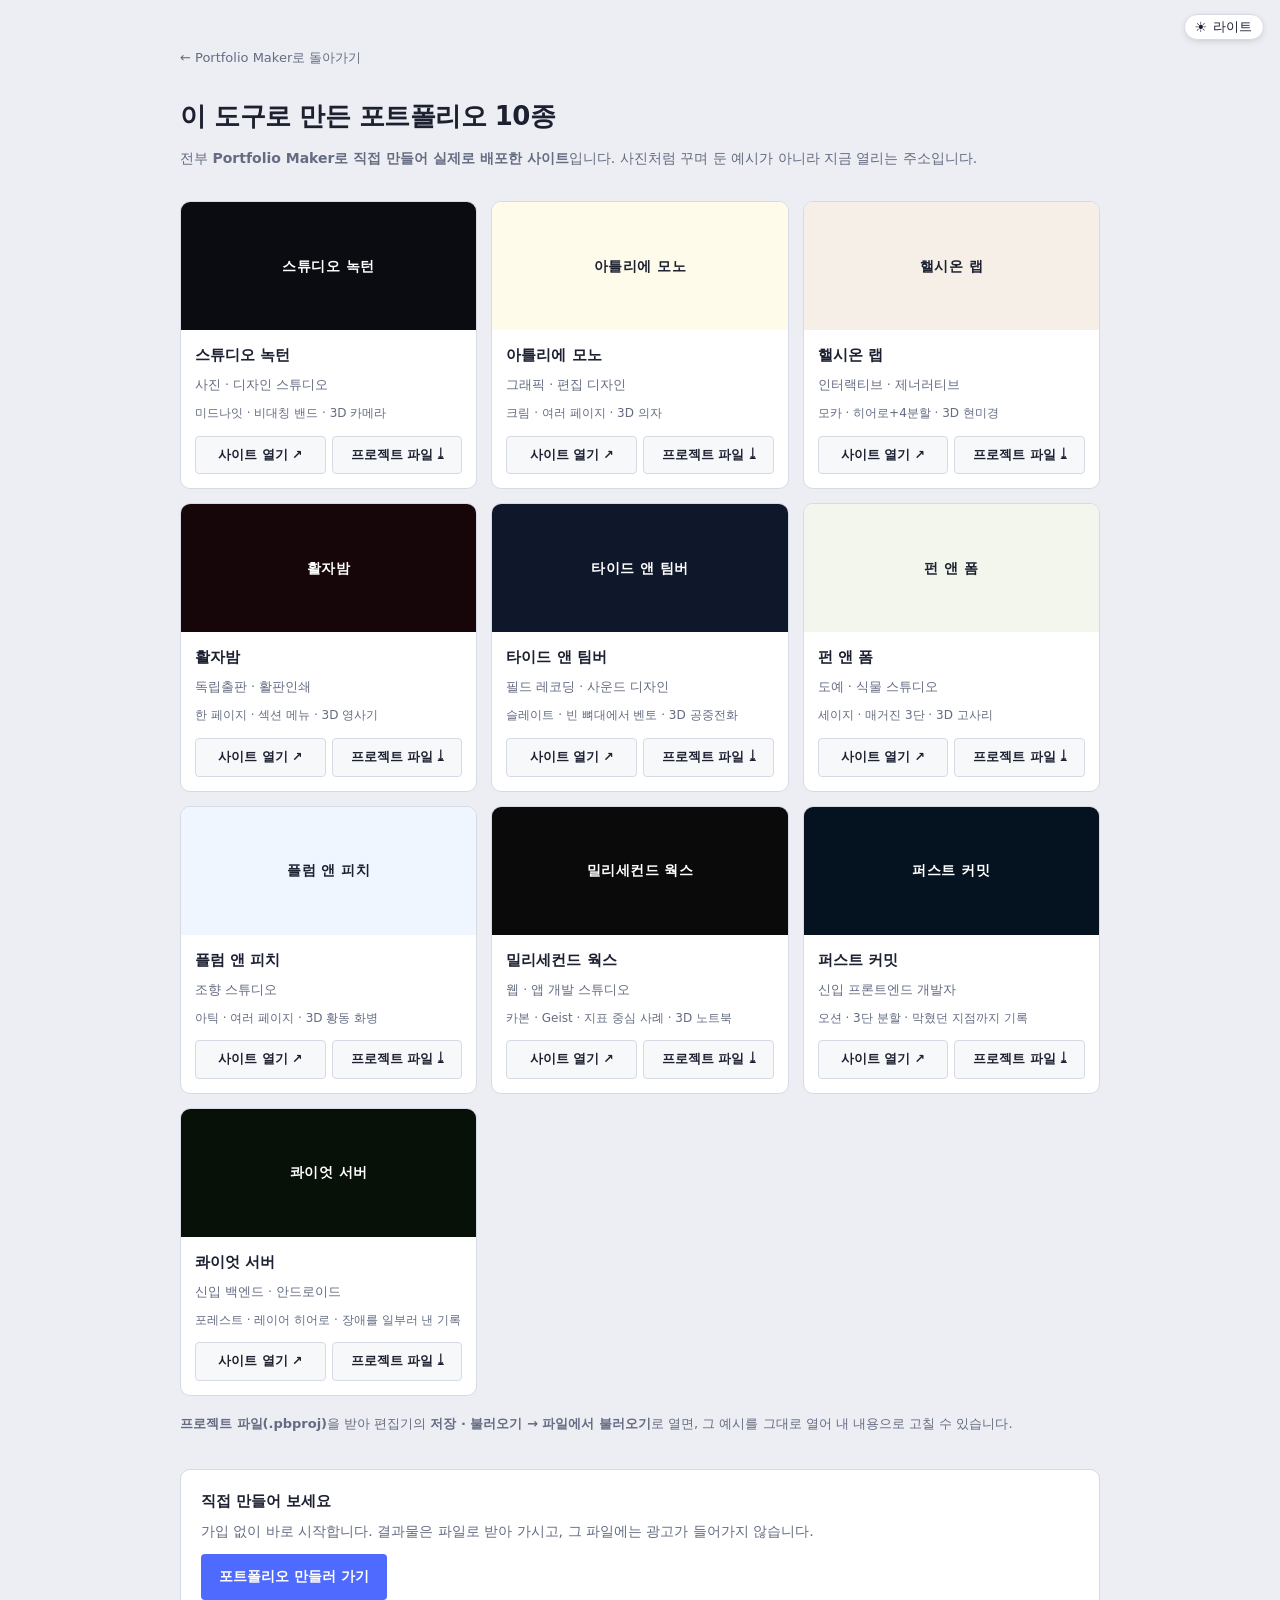
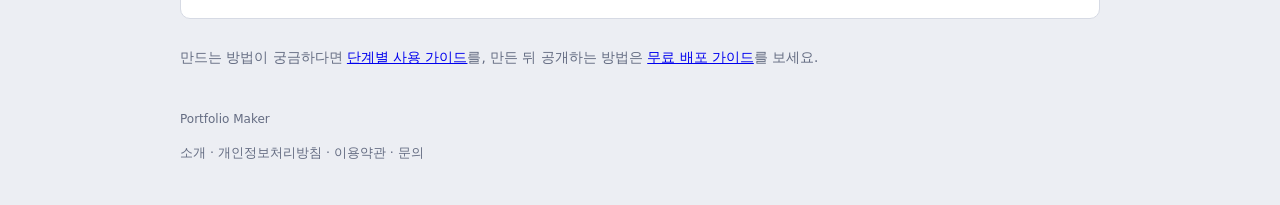
==== samples.html @ 49ba09f8 "deploy: 2026-08-07 18:07" ====
<!doctype html>
<html lang="ko">
<head>
  <meta charset="utf-8" />
  <meta name="viewport" content="width=device-width, initial-scale=1" />
  <title>예시 10종 — Portfolio Maker로 만든 포트폴리오 사이트</title>
  <meta name="description" content="Portfolio Maker로 실제로 만들어 배포한 포트폴리오 사이트 10종입니다. 사진 스튜디오부터 신입 개발자까지 직군별로 어떤 결과물이 나오는지 직접 열어 볼 수 있습니다." />
  <link rel="canonical" href="https://portfoliomaker.site/samples.html" />
  <meta property="og:type" content="website" />
  <meta property="og:url" content="https://portfoliomaker.site/samples.html" />
  <meta property="og:title" content="예시 10종 — Portfolio Maker로 만든 포트폴리오 사이트" />
  <meta property="og:description" content="이 도구로 실제로 만들어 배포한 결과물 10종. 직접 열어 볼 수 있습니다." />
  <link rel="stylesheet" href="./theme.css" />
  <script>
    (function () {
      try {
        var t = localStorage.getItem('pb:guide-theme');
        if (t === 'dark' || t === 'eye') document.documentElement.setAttribute('data-theme', t);
      } catch (e) {}
    })();
  </script>
  <style>
    * { box-sizing: border-box; margin: 0; }
    body {
      background: var(--bg); color: var(--text);
      font: 15px/1.8 'Pretendard', -apple-system, 'Segoe UI', 'Malgun Gothic', system-ui, sans-serif;
      word-break: keep-all; overflow-wrap: anywhere;
    }
    main { max-width: 960px; margin: 0 auto; padding: 44px 20px 40px; }
    .top { display: inline-block; margin-bottom: 24px; font-size: 13px; color: var(--muted); text-decoration: none; }
    .top:hover { text-decoration: underline; }
    h1 { font-size: 26px; letter-spacing: -0.5px; margin-bottom: 6px; }
    .lead { color: var(--muted); font-size: 14px; margin-bottom: 30px; }
    .grid { display: grid; grid-template-columns: repeat(auto-fill, minmax(280px, 1fr)); gap: 14px; }
    .card { display: flex; flex-direction: column; background: var(--panel-2); border: 1px solid var(--line); border-radius: 10px; overflow: hidden; }
    .card:hover { border-color: var(--accent); }
    .shot { height: 128px; display: grid; place-items: center; font-size: 14px; font-weight: 700; letter-spacing: 0.5px; }
    .body { padding: 12px 14px 14px; }
    .body h2 { font-size: 15px; margin: 0 0 2px; }
    .kind { font-size: 12.5px; color: var(--muted); }
    .tags { display: block; margin-top: 5px; font-size: 12px; color: var(--muted); }
    .acts { display: flex; gap: 6px; margin-top: 11px; }
    .acts a {
      flex: 1; padding: 7px 8px; text-align: center;
      font-size: 12.5px; font-weight: 600; text-decoration: none;
      background: var(--panel); color: var(--text);
      border: 1px solid var(--line); border-radius: var(--r, 4px);
    }
    .acts a:hover { border-color: var(--accent); }
    .cta { margin: 34px 0 0; padding: 18px 20px; background: var(--panel-2); border: 1px solid var(--line); border-radius: 10px; }
    .cta a { display: inline-block; margin-top: 10px; padding: 10px 18px; background: var(--accent); color: #fff; border-radius: var(--r, 4px); text-decoration: none; font-weight: 700; font-size: 14px; }
    footer { margin-top: 40px; font-size: 12px; color: var(--muted); }
  </style>
</head>
<body>
  <main>
    <a class="top" href="./">&larr; Portfolio Maker로 돌아가기</a>
    <h1>이 도구로 만든 포트폴리오 10종</h1>
    <p class="lead">전부 <b>Portfolio Maker로 직접 만들어 실제로 배포한 사이트</b>입니다. 사진처럼 꾸며 둔 예시가 아니라 지금 열리는 주소입니다.</p>

    <div class="grid">
      <article class="card">
        <div class="shot" style="background:#0b0b12;color:#fff">스튜디오 녹턴</div>
        <div class="body">
          <h2>스튜디오 녹턴</h2>
          <span class="kind">사진 · 디자인 스튜디오</span>
          <span class="tags">미드나잇 · 비대칭 밴드 · 3D 카메라</span>
          <div class="acts">
            <a href="https://portfoliomaker-samples.github.io/01-studio-nocturne/" target="_blank" rel="noopener">사이트 열기 ↗</a>
            <a href="https://portfoliomaker-samples.github.io/01-studio-nocturne/studio-nocturne.pbproj" download>프로젝트 파일 ⤓</a>
          </div>
        </div>
      </article>
      <article class="card">
        <div class="shot" style="background:#fffbeb;color:#1c2030">아틀리에 모노</div>
        <div class="body">
          <h2>아틀리에 모노</h2>
          <span class="kind">그래픽 · 편집 디자인</span>
          <span class="tags">크림 · 여러 페이지 · 3D 의자</span>
          <div class="acts">
            <a href="https://portfoliomaker-samples.github.io/02-atelier-mono/" target="_blank" rel="noopener">사이트 열기 ↗</a>
            <a href="https://portfoliomaker-samples.github.io/02-atelier-mono/atelier-mono.pbproj" download>프로젝트 파일 ⤓</a>
          </div>
        </div>
      </article>
      <article class="card">
        <div class="shot" style="background:#f5efe8;color:#1c2030">핼시온 랩</div>
        <div class="body">
          <h2>핼시온 랩</h2>
          <span class="kind">인터랙티브 · 제너러티브</span>
          <span class="tags">모카 · 히어로+4분할 · 3D 현미경</span>
          <div class="acts">
            <a href="https://portfoliomaker-samples.github.io/03-halcyon-lab/" target="_blank" rel="noopener">사이트 열기 ↗</a>
            <a href="https://portfoliomaker-samples.github.io/03-halcyon-lab/halcyon-lab.pbproj" download>프로젝트 파일 ⤓</a>
          </div>
        </div>
      </article>
      <article class="card">
        <div class="shot" style="background:#170609;color:#fff">활자밤</div>
        <div class="body">
          <h2>활자밤</h2>
          <span class="kind">독립출판 · 활판인쇄</span>
          <span class="tags">한 페이지 · 섹션 메뉴 · 3D 영사기</span>
          <div class="acts">
            <a href="https://portfoliomaker-samples.github.io/04-hwalja-bam/" target="_blank" rel="noopener">사이트 열기 ↗</a>
            <a href="https://portfoliomaker-samples.github.io/04-hwalja-bam/hwalja-bam.pbproj" download>프로젝트 파일 ⤓</a>
          </div>
        </div>
      </article>
      <article class="card">
        <div class="shot" style="background:#0f172a;color:#fff">타이드 앤 팀버</div>
        <div class="body">
          <h2>타이드 앤 팀버</h2>
          <span class="kind">필드 레코딩 · 사운드 디자인</span>
          <span class="tags">슬레이트 · 빈 뼈대에서 벤토 · 3D 공중전화</span>
          <div class="acts">
            <a href="https://portfoliomaker-samples.github.io/05-tide-and-timber/" target="_blank" rel="noopener">사이트 열기 ↗</a>
            <a href="https://portfoliomaker-samples.github.io/05-tide-and-timber/tide-and-timber.pbproj" download>프로젝트 파일 ⤓</a>
          </div>
        </div>
      </article>
      <article class="card">
        <div class="shot" style="background:#f2f6ec;color:#1c2030">펀 앤 폼</div>
        <div class="body">
          <h2>펀 앤 폼</h2>
          <span class="kind">도예 · 식물 스튜디오</span>
          <span class="tags">세이지 · 매거진 3단 · 3D 고사리</span>
          <div class="acts">
            <a href="https://portfoliomaker-samples.github.io/06-fern-and-form/" target="_blank" rel="noopener">사이트 열기 ↗</a>
            <a href="https://portfoliomaker-samples.github.io/06-fern-and-form/fern-and-form.pbproj" download>프로젝트 파일 ⤓</a>
          </div>
        </div>
      </article>
      <article class="card">
        <div class="shot" style="background:#f0f6ff;color:#1c2030">플럼 앤 피치</div>
        <div class="body">
          <h2>플럼 앤 피치</h2>
          <span class="kind">조향 스튜디오</span>
          <span class="tags">아틱 · 여러 페이지 · 3D 황동 화병</span>
          <div class="acts">
            <a href="https://portfoliomaker-samples.github.io/07-plum-and-pitch/" target="_blank" rel="noopener">사이트 열기 ↗</a>
            <a href="https://portfoliomaker-samples.github.io/07-plum-and-pitch/plum-and-pitch.pbproj" download>프로젝트 파일 ⤓</a>
          </div>
        </div>
      </article>
      <article class="card">
        <div class="shot" style="background:#0a0a0a;color:#fff">밀리세컨드 웍스</div>
        <div class="body">
          <h2>밀리세컨드 웍스</h2>
          <span class="kind">웹 · 앱 개발 스튜디오</span>
          <span class="tags">카본 · Geist · 지표 중심 사례 · 3D 노트북</span>
          <div class="acts">
            <a href="https://portfoliomaker-samples.github.io/08-millisecond-works/" target="_blank" rel="noopener">사이트 열기 ↗</a>
            <a href="https://portfoliomaker-samples.github.io/08-millisecond-works/millisecond-works.pbproj" download>프로젝트 파일 ⤓</a>
          </div>
        </div>
      </article>
      <article class="card">
        <div class="shot" style="background:#051220;color:#fff">퍼스트 커밋</div>
        <div class="body">
          <h2>퍼스트 커밋</h2>
          <span class="kind">신입 프론트엔드 개발자</span>
          <span class="tags">오션 · 3단 분할 · 막혔던 지점까지 기록</span>
          <div class="acts">
            <a href="https://portfoliomaker-samples.github.io/09-first-commit/" target="_blank" rel="noopener">사이트 열기 ↗</a>
            <a href="https://portfoliomaker-samples.github.io/09-first-commit/first-commit.pbproj" download>프로젝트 파일 ⤓</a>
          </div>
        </div>
      </article>
      <article class="card">
        <div class="shot" style="background:#071108;color:#fff">콰이엇 서버</div>
        <div class="body">
          <h2>콰이엇 서버</h2>
          <span class="kind">신입 백엔드 · 안드로이드</span>
          <span class="tags">포레스트 · 레이어 히어로 · 장애를 일부러 낸 기록</span>
          <div class="acts">
            <a href="https://portfoliomaker-samples.github.io/10-quiet-server/" target="_blank" rel="noopener">사이트 열기 ↗</a>
            <a href="https://portfoliomaker-samples.github.io/10-quiet-server/quiet-server.pbproj" download>프로젝트 파일 ⤓</a>
          </div>
        </div>
      </article>
    </div>

    <p style="margin-top:16px;font-size:13px;color:var(--muted)">
      <b>프로젝트 파일(.pbproj)</b>을 받아 편집기의 <b>저장 · 불러오기 → 파일에서 불러오기</b>로 열면,
      그 예시를 그대로 열어 내 내용으로 고칠 수 있습니다.
    </p>

    <section class="cta">
      <b>직접 만들어 보세요</b>
      <p style="margin-top:4px;font-size:14px;color:var(--muted)">가입 없이 바로 시작합니다. 결과물은 파일로 받아 가시고, 그 파일에는 광고가 들어가지 않습니다.</p>
      <a href="./app.html">포트폴리오 만들러 가기</a>
    </section>

    <p style="margin-top:26px;font-size:13.5px;color:var(--muted)">
      만드는 방법이 궁금하다면 <a href="./guide/how-to.html">단계별 사용 가이드</a>를,
      만든 뒤 공개하는 방법은 <a href="./guide/deploy-github-pages.html">무료 배포 가이드</a>를 보세요.
    </p>

    <footer>Portfolio Maker</footer>
  </main>
  <script src="./theme.js"></script>
</body>
</html>
---- theme.css ----
/*
 * 가이드 공용 팔레트 — 라이트 · 다크 · 눈보호
 *
 * 기본은 **라이트**입니다. 예전에는 `prefers-color-scheme: dark`로 OS 설정을
 * 그대로 따라갔는데, 그러면 다크 OS 사용자는 고를 기회도 없이 어두운 화면을
 * 받습니다. 이제는 오른쪽 위 토글이 정하고, 고른 값을 기억합니다.
 *
 * 눈보호는 파란빛을 줄이고 배경을 따뜻하게 눅인 모드입니다. 대비는 그대로
 * 지켜서(본문 12:1 이상) 오래 읽어도 글자가 흐려 보이지 않게 했습니다.
 */

:root,
:root[data-theme='light'] {
  --bg: #eceef3;
  --panel: #f7f8fa;
  --panel-2: #ffffff;
  --inset: #eef0f5;
  --hover: #e6e9f0;
  --sel: #e0e7ff;
  --line: #d6dae4;
  --line-strong: #b6bccb;
  --text: #1c2030;
  --muted: #646c82;
  --accent: #4f6bff;
  --link: #1d4ed8;
  --danger: #d8365a;
  --danger-bg: #fdeaef;
}

:root[data-theme='dark'] {
  --bg: #0d0f14;
  --panel: #141721;
  --panel-2: #1a1e2b;
  --inset: #0f1219;
  --hover: #232838;
  --sel: #1b2136;
  --line: #262b3a;
  --line-strong: #3a4159;
  --text: #dfe3ee;
  --muted: #8b93ad;
  --accent: #6b8cff;
  --link: #93b4ff;
  --danger: #ff6b81;
  --danger-bg: #3a2030;
}

:root[data-theme='eye'] {
  --bg: #f0e7d6;
  --panel: #f7f0e2;
  --panel-2: #fdf8ee;
  --inset: #ebe1cd;
  --hover: #e6dbc4;
  --sel: #efe3c8;
  --line: #ddd0b6;
  --line-strong: #c2b294;
  --text: #33291a;
  --muted: #6b5c45;
  --accent: #a35a1f;
  --link: #8a4a12;
  --danger: #9c3a2c;
  --danger-bg: #f6e2dc;
}

/* ── 토글 버튼 ────────────────────────────────────────────────── */

.gtheme {
  display: inline-flex; align-items: center; gap: 6px;
  padding: 5px 11px 5px 9px;
  background: var(--panel-2);
  border: 1px solid var(--line);
  border-radius: 999px;
  color: var(--text);
  font: inherit; font-size: 12.5px; line-height: 1;
  cursor: pointer;
  transition: border-color 0.14s, background 0.14s;
}
.gtheme:hover { border-color: var(--accent); }
.gtheme:focus-visible { outline: 2px solid var(--accent); outline-offset: 2px; }
.gtheme__icon { font-size: 14px; line-height: 1; }

/*
 * 상단바가 없는 글(가이드 목록 · 개별 문서)에서는 화면 오른쪽 위에 띄웁니다.
 * 본문이 720px로 가운데 정렬돼 있어 겹칠 일이 없습니다.
 */
.gtheme--float {
  position: fixed; top: 14px; right: 16px; z-index: 50;
  box-shadow: 0 2px 10px -4px rgba(0, 0, 0, 0.3);
}

/* ── 공용 푸터 링크 줄 ────────────────────────────────────────── */

.gfoot {
  margin-top: 10px;
  font-size: 12.5px; line-height: 2;
  color: var(--muted);
}
.gfoot a { color: var(--muted); text-decoration: none; }
.gfoot a:hover { color: var(--text); text-decoration: underline; }
/* 지금 보고 있는 쪽 — 링크가 아니라 표시입니다. */
.gfoot b { color: var(--text); font-weight: 600; }

@media (max-width: 520px) {
  /* 폰에서는 글자를 빼고 아이콘만 — 좁은 폭에서 제목과 부딪칩니다. */
  .gtheme__label { display: none; }
  .gtheme { padding: 6px 9px; }
  .gtheme--float { top: 10px; right: 10px; }
}
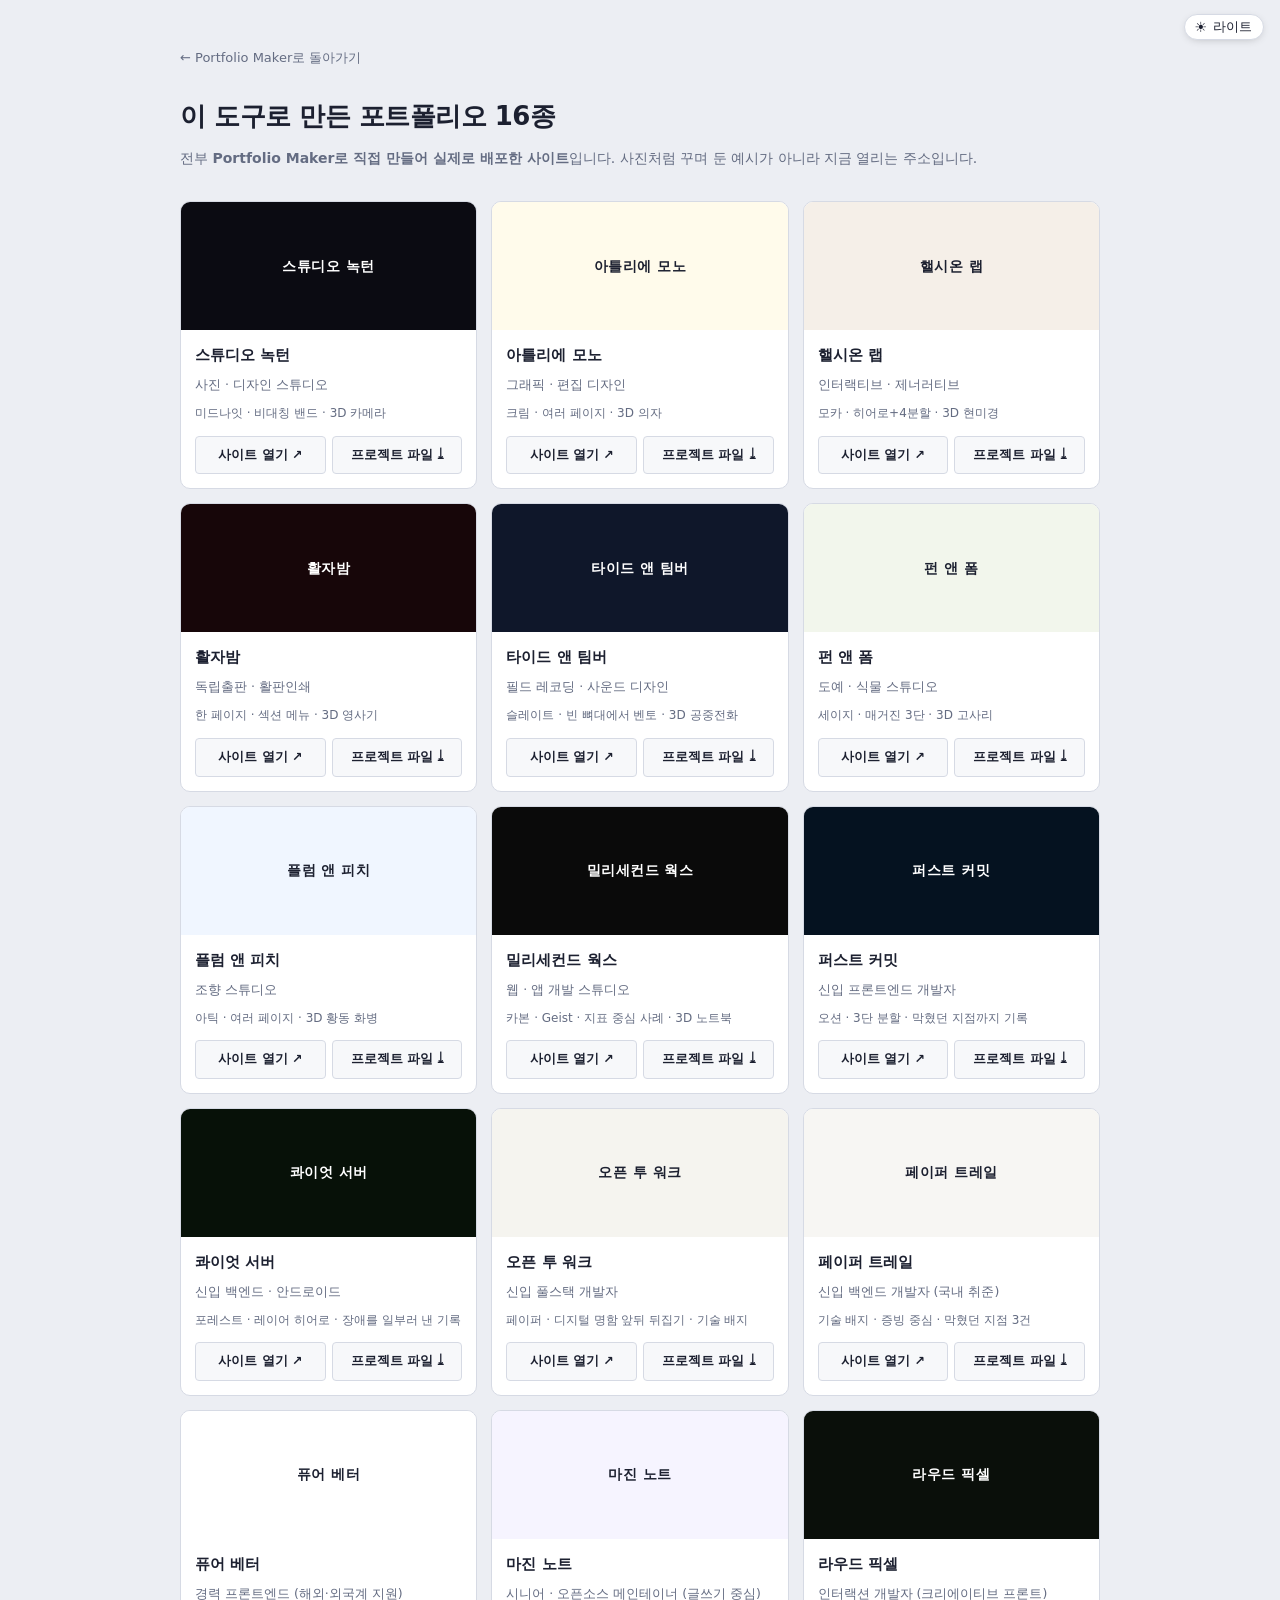
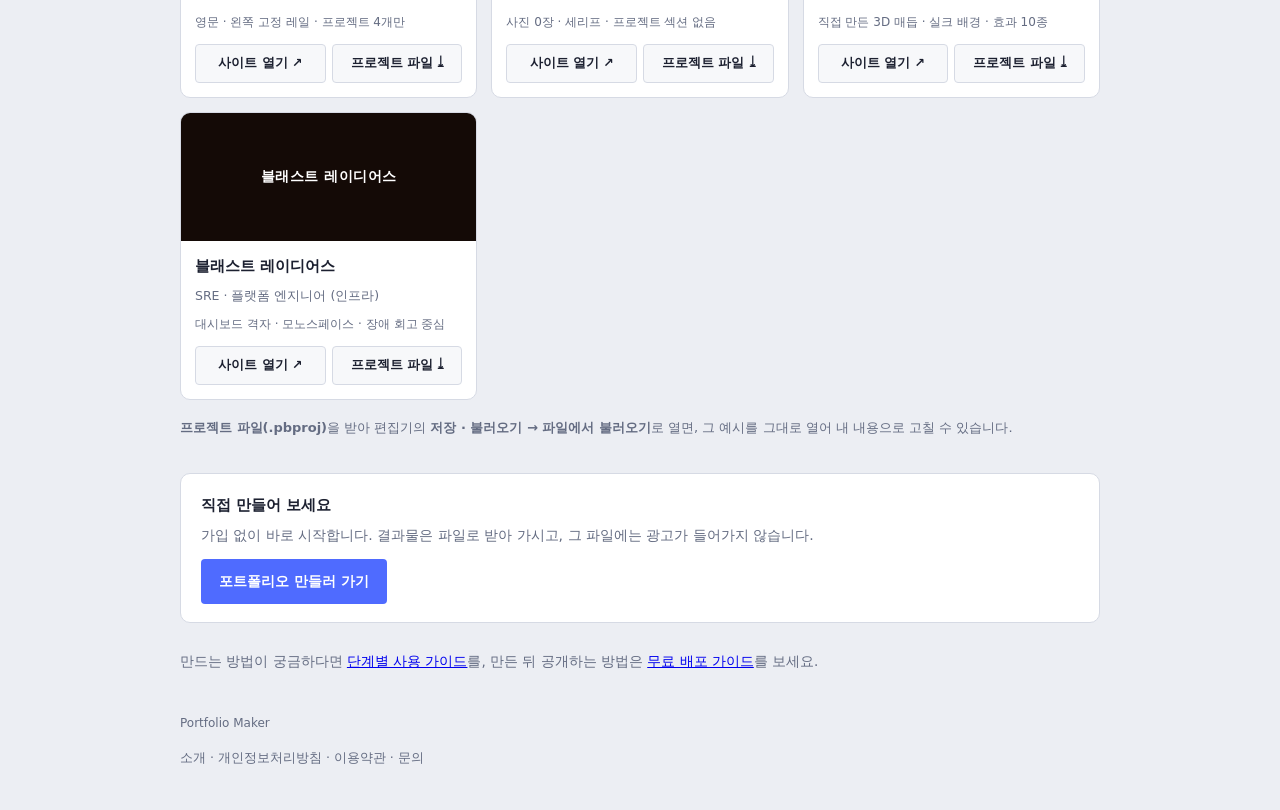
==== commit 17a9671e: "deploy: 2026-08-11 23:51" ====
--- a/samples.html
+++ b/samples.html
@@ -3,13 +3,13 @@
 <head>
   <meta charset="utf-8" />
   <meta name="viewport" content="width=device-width, initial-scale=1" />
-  <title>예시 10종 — Portfolio Maker로 만든 포트폴리오 사이트</title>
-  <meta name="description" content="Portfolio Maker로 실제로 만들어 배포한 포트폴리오 사이트 10종입니다. 사진 스튜디오부터 신입 개발자까지 직군별로 어떤 결과물이 나오는지 직접 열어 볼 수 있습니다." />
+  <title>예시 16종 — Portfolio Maker로 만든 포트폴리오 사이트</title>
+  <meta name="description" content="Portfolio Maker로 실제로 만들어 배포한 포트폴리오 사이트 16종입니다. 사진 스튜디오부터 신입 개발자까지 직군별로 어떤 결과물이 나오는지 직접 열어 볼 수 있습니다." />
   <link rel="canonical" href="https://portfoliomaker.site/samples.html" />
   <meta property="og:type" content="website" />
   <meta property="og:url" content="https://portfoliomaker.site/samples.html" />
-  <meta property="og:title" content="예시 10종 — Portfolio Maker로 만든 포트폴리오 사이트" />
-  <meta property="og:description" content="이 도구로 실제로 만들어 배포한 결과물 10종. 직접 열어 볼 수 있습니다." />
+  <meta property="og:title" content="예시 16종 — Portfolio Maker로 만든 포트폴리오 사이트" />
+  <meta property="og:description" content="이 도구로 실제로 만들어 배포한 결과물 16종. 직접 열어 볼 수 있습니다." />
   <link rel="stylesheet" href="./theme.css" />
   <script>
     (function () {
@@ -55,7 +55,7 @@
 <body>
   <main>
     <a class="top" href="./">&larr; Portfolio Maker로 돌아가기</a>
-    <h1>이 도구로 만든 포트폴리오 10종</h1>
+    <h1>이 도구로 만든 포트폴리오 16종</h1>
     <p class="lead">전부 <b>Portfolio Maker로 직접 만들어 실제로 배포한 사이트</b>입니다. 사진처럼 꾸며 둔 예시가 아니라 지금 열리는 주소입니다.</p>
 
     <div class="grid">
@@ -176,6 +176,78 @@
           <div class="acts">
             <a href="https://portfoliomaker-samples.github.io/10-quiet-server/" target="_blank" rel="noopener">사이트 열기 ↗</a>
             <a href="https://portfoliomaker-samples.github.io/10-quiet-server/quiet-server.pbproj" download>프로젝트 파일 ⤓</a>
+          </div>
+        </div>
+      </article>
+      <article class="card">
+        <div class="shot" style="background:#f5f4ef;color:#1c2030">오픈 투 워크</div>
+        <div class="body">
+          <h2>오픈 투 워크</h2>
+          <span class="kind">신입 풀스택 개발자</span>
+          <span class="tags">페이퍼 · 디지털 명함 앞뒤 뒤집기 · 기술 배지</span>
+          <div class="acts">
+            <a href="https://portfoliomaker-samples.github.io/14-open-to-work/" target="_blank" rel="noopener">사이트 열기 ↗</a>
+            <a href="https://portfoliomaker-samples.github.io/14-open-to-work/open-to-work.pbproj" download>프로젝트 파일 ⤓</a>
+          </div>
+        </div>
+      </article>
+      <article class="card">
+        <div class="shot" style="background:#f7f6f3;color:#1c2030">페이퍼 트레일</div>
+        <div class="body">
+          <h2>페이퍼 트레일</h2>
+          <span class="kind">신입 백엔드 개발자 (국내 취준)</span>
+          <span class="tags">기술 배지 · 증빙 중심 · 막혔던 지점 3건</span>
+          <div class="acts">
+            <a href="https://portfoliomaker-samples.github.io/14-paper-trail/" target="_blank" rel="noopener">사이트 열기 ↗</a>
+            <a href="https://portfoliomaker-samples.github.io/14-paper-trail/paper-trail.pbproj" download>프로젝트 파일 ⤓</a>
+          </div>
+        </div>
+      </article>
+      <article class="card">
+        <div class="shot" style="background:#ffffff;color:#1c2030">퓨어 베터</div>
+        <div class="body">
+          <h2>퓨어 베터</h2>
+          <span class="kind">경력 프론트엔드 (해외·외국계 지원)</span>
+          <span class="tags">영문 · 왼쪽 고정 레일 · 프로젝트 4개만</span>
+          <div class="acts">
+            <a href="https://portfoliomaker-samples.github.io/15-fewer-better/" target="_blank" rel="noopener">사이트 열기 ↗</a>
+            <a href="https://portfoliomaker-samples.github.io/15-fewer-better/fewer-better.pbproj" download>프로젝트 파일 ⤓</a>
+          </div>
+        </div>
+      </article>
+      <article class="card">
+        <div class="shot" style="background:#f6f4ff;color:#1c2030">마진 노트</div>
+        <div class="body">
+          <h2>마진 노트</h2>
+          <span class="kind">시니어 · 오픈소스 메인테이너 (글쓰기 중심)</span>
+          <span class="tags">사진 0장 · 세리프 · 프로젝트 섹션 없음</span>
+          <div class="acts">
+            <a href="https://portfoliomaker-samples.github.io/16-margin-notes/" target="_blank" rel="noopener">사이트 열기 ↗</a>
+            <a href="https://portfoliomaker-samples.github.io/16-margin-notes/margin-notes.pbproj" download>프로젝트 파일 ⤓</a>
+          </div>
+        </div>
+      </article>
+      <article class="card">
+        <div class="shot" style="background:#0a0f0a;color:#fff">라우드 픽셀</div>
+        <div class="body">
+          <h2>라우드 픽셀</h2>
+          <span class="kind">인터랙션 개발자 (크리에이티브 프론트)</span>
+          <span class="tags">직접 만든 3D 매듭 · 실크 배경 · 효과 10종</span>
+          <div class="acts">
+            <a href="https://portfoliomaker-samples.github.io/17-loud-pixels/" target="_blank" rel="noopener">사이트 열기 ↗</a>
+            <a href="https://portfoliomaker-samples.github.io/17-loud-pixels/loud-pixels.pbproj" download>프로젝트 파일 ⤓</a>
+          </div>
+        </div>
+      </article>
+      <article class="card">
+        <div class="shot" style="background:#140a06;color:#fff">블래스트 레이디어스</div>
+        <div class="body">
+          <h2>블래스트 레이디어스</h2>
+          <span class="kind">SRE · 플랫폼 엔지니어 (인프라)</span>
+          <span class="tags">대시보드 격자 · 모노스페이스 · 장애 회고 중심</span>
+          <div class="acts">
+            <a href="https://portfoliomaker-samples.github.io/18-blast-radius/" target="_blank" rel="noopener">사이트 열기 ↗</a>
+            <a href="https://portfoliomaker-samples.github.io/18-blast-radius/blast-radius.pbproj" download>프로젝트 파일 ⤓</a>
           </div>
         </div>
       </article>
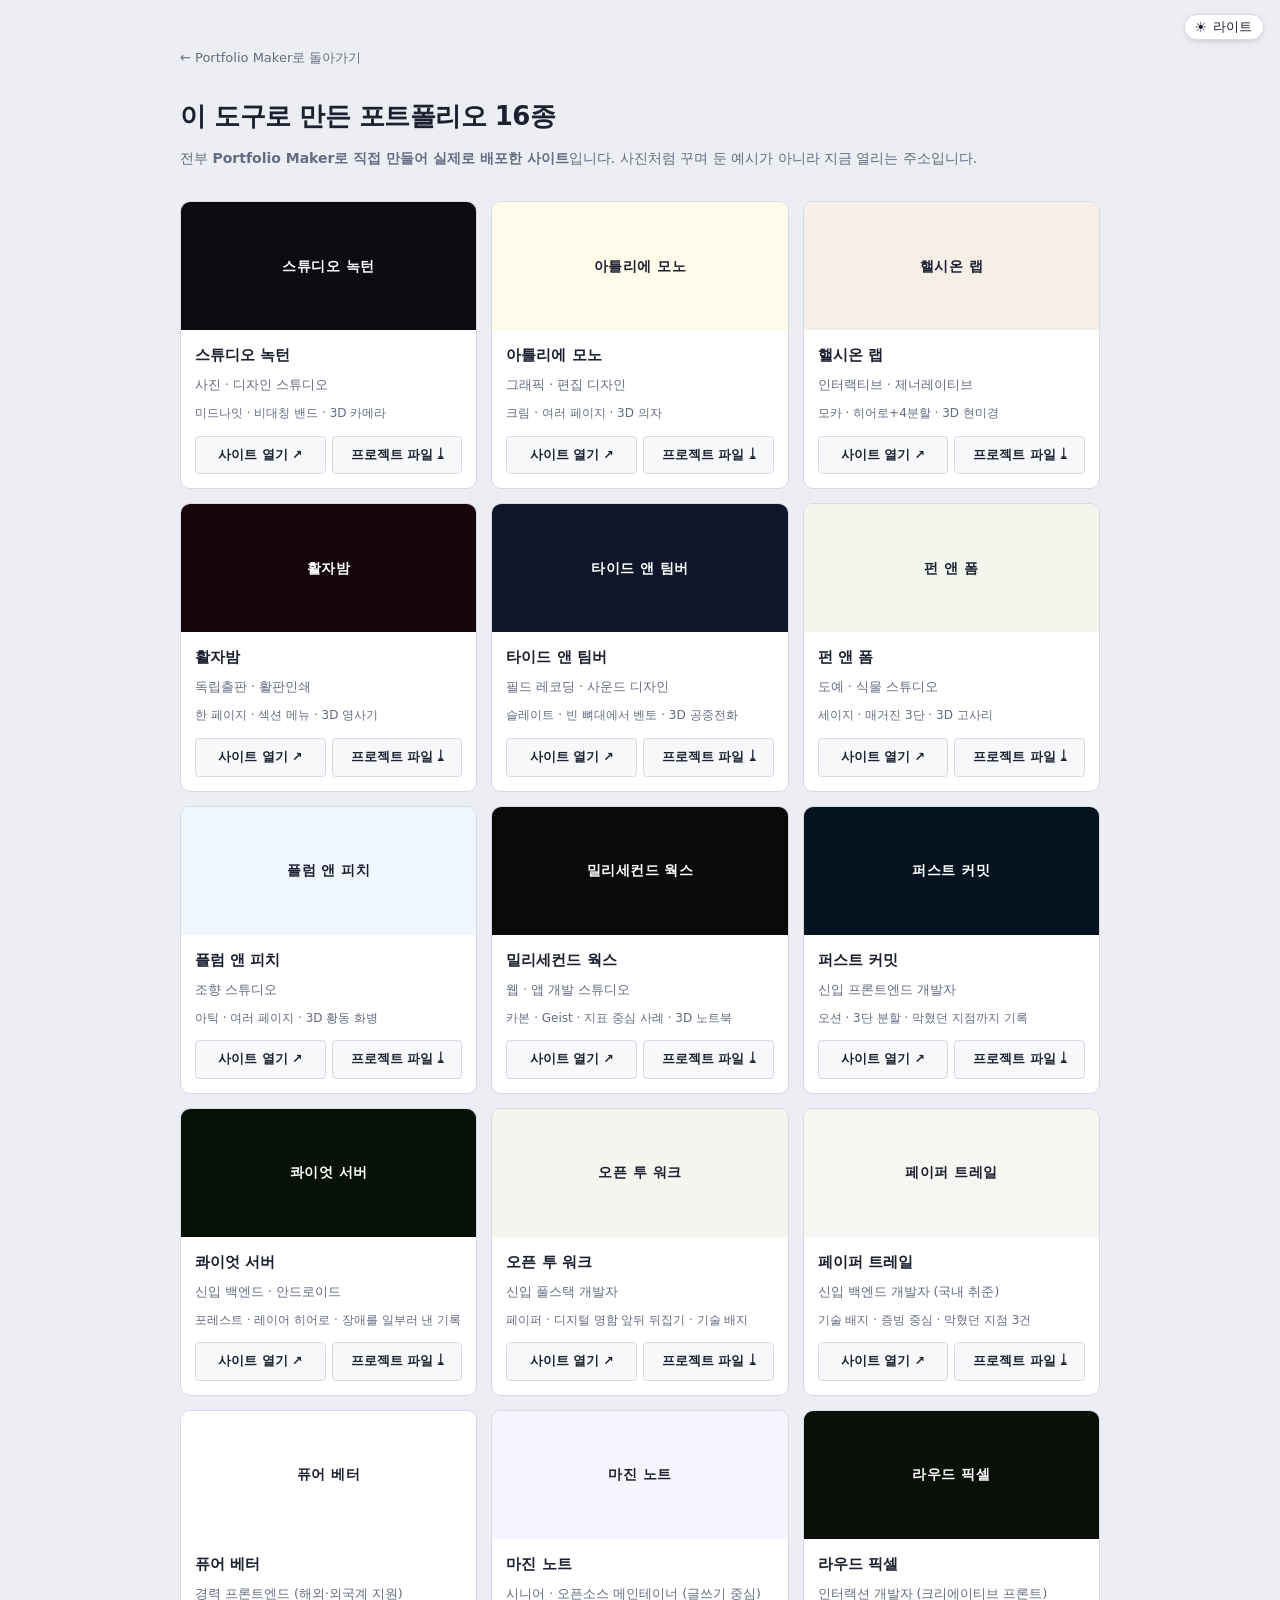
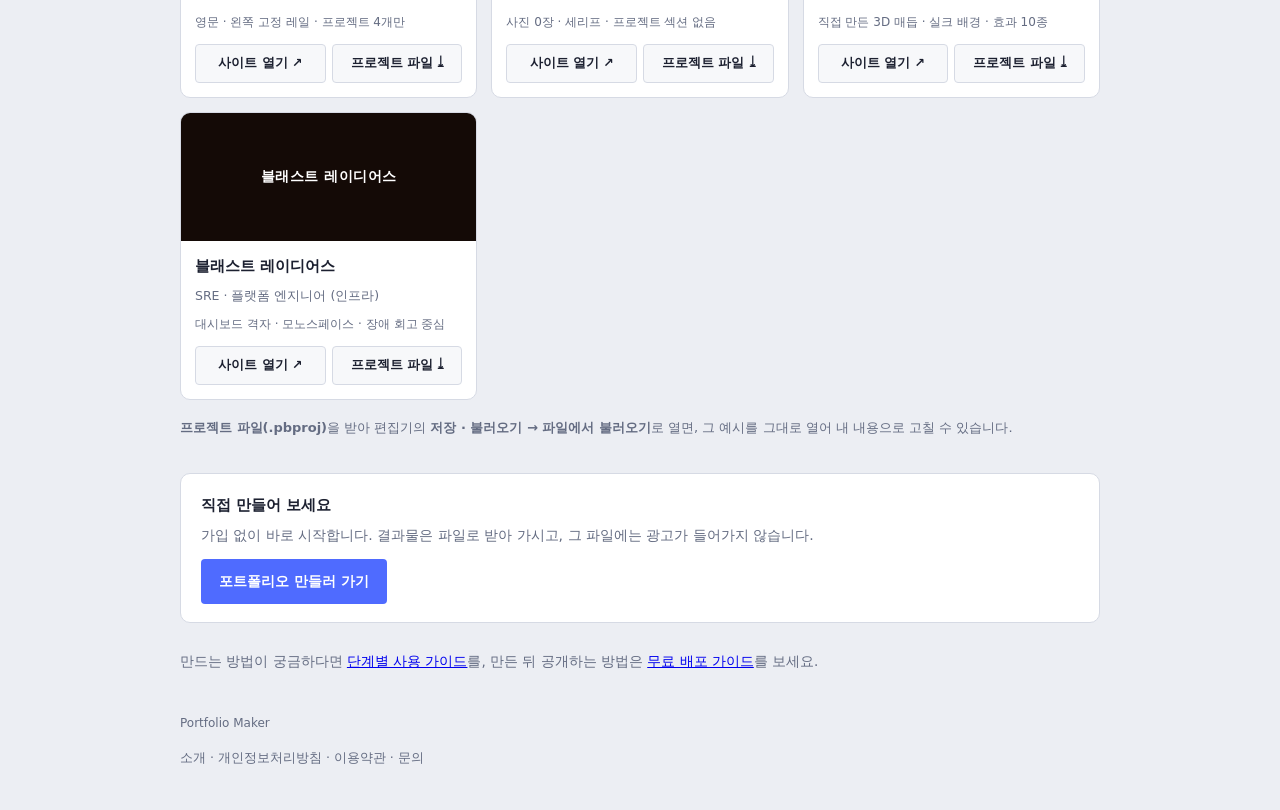
==== commit df0ed7f8: "deploy: 2026-08-31 14:47" ====
--- a/samples.html
+++ b/samples.html
@@ -87,7 +87,7 @@
         <div class="shot" style="background:#f5efe8;color:#1c2030">핼시온 랩</div>
         <div class="body">
           <h2>핼시온 랩</h2>
-          <span class="kind">인터랙티브 · 제너러티브</span>
+          <span class="kind">인터랙티브 · 제너레이티브</span>
           <span class="tags">모카 · 히어로+4분할 · 3D 현미경</span>
           <div class="acts">
             <a href="https://portfoliomaker-samples.github.io/03-halcyon-lab/" target="_blank" rel="noopener">사이트 열기 ↗</a>
